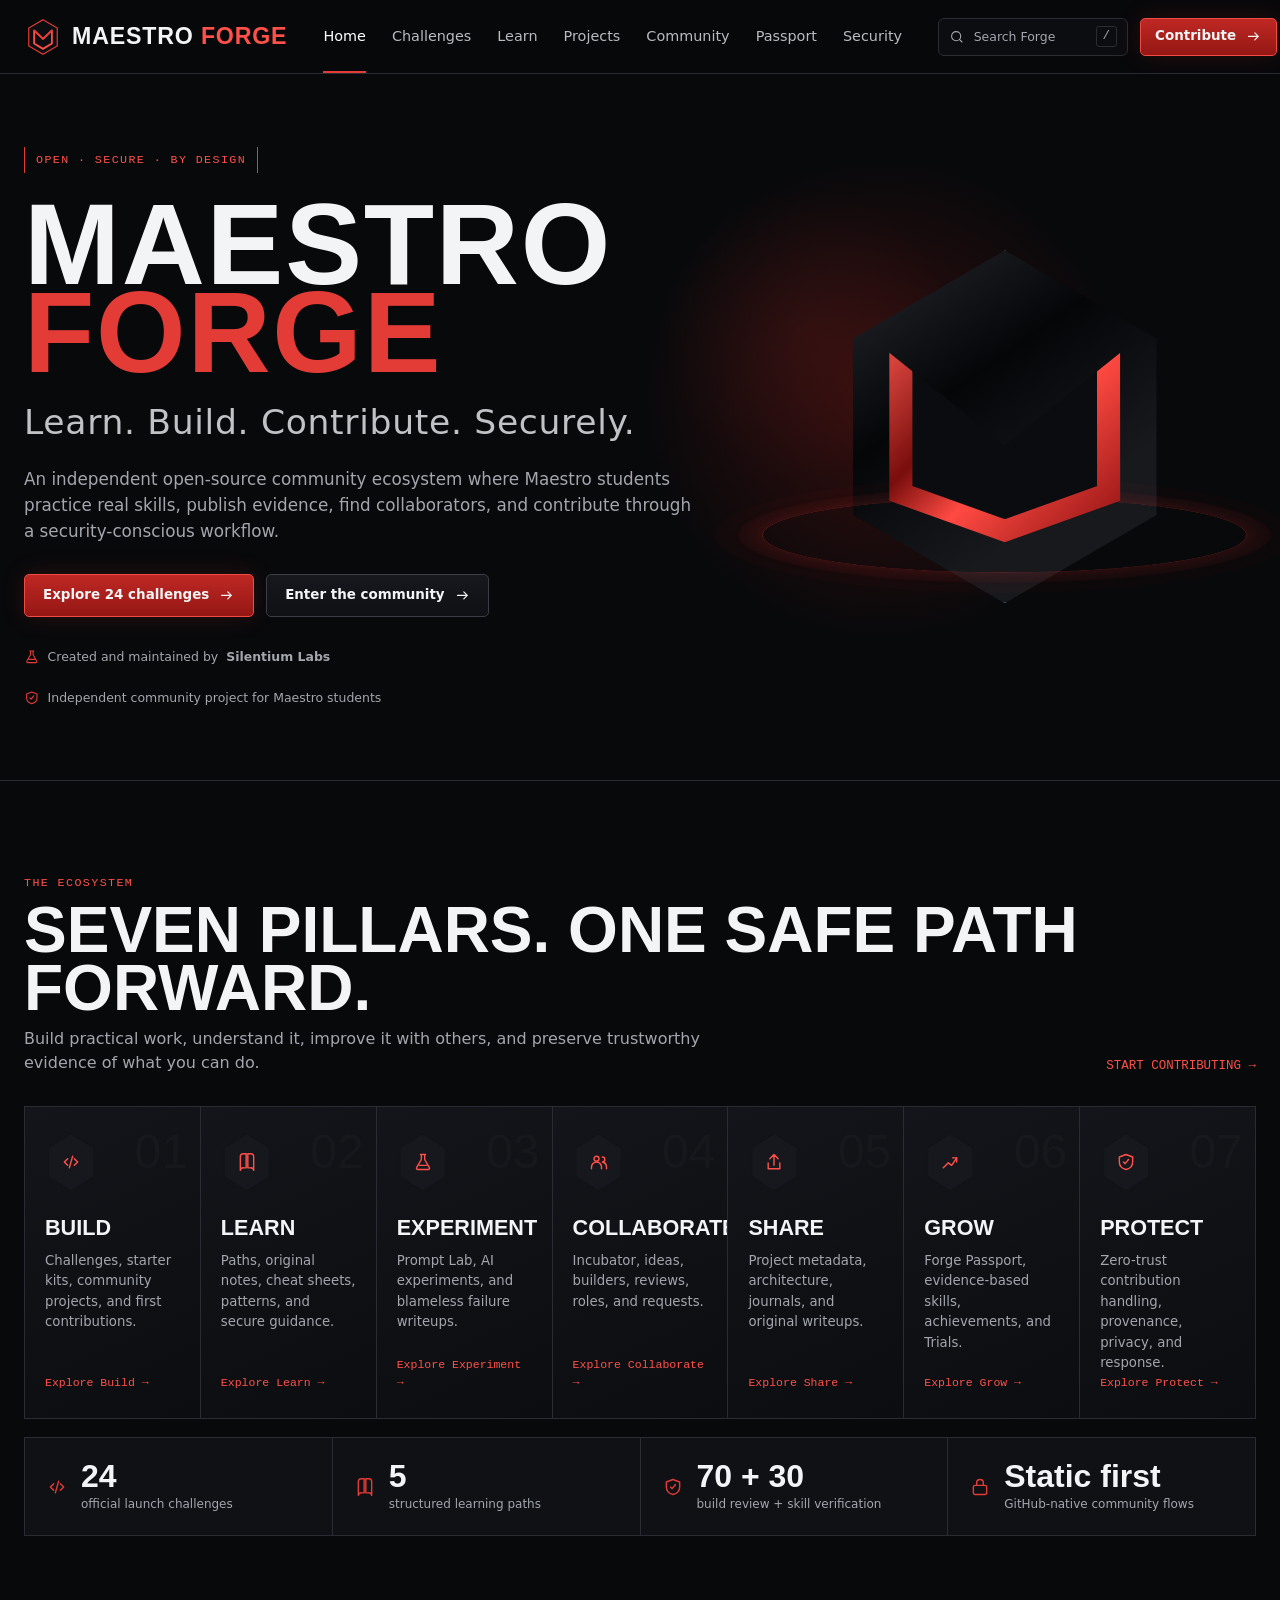
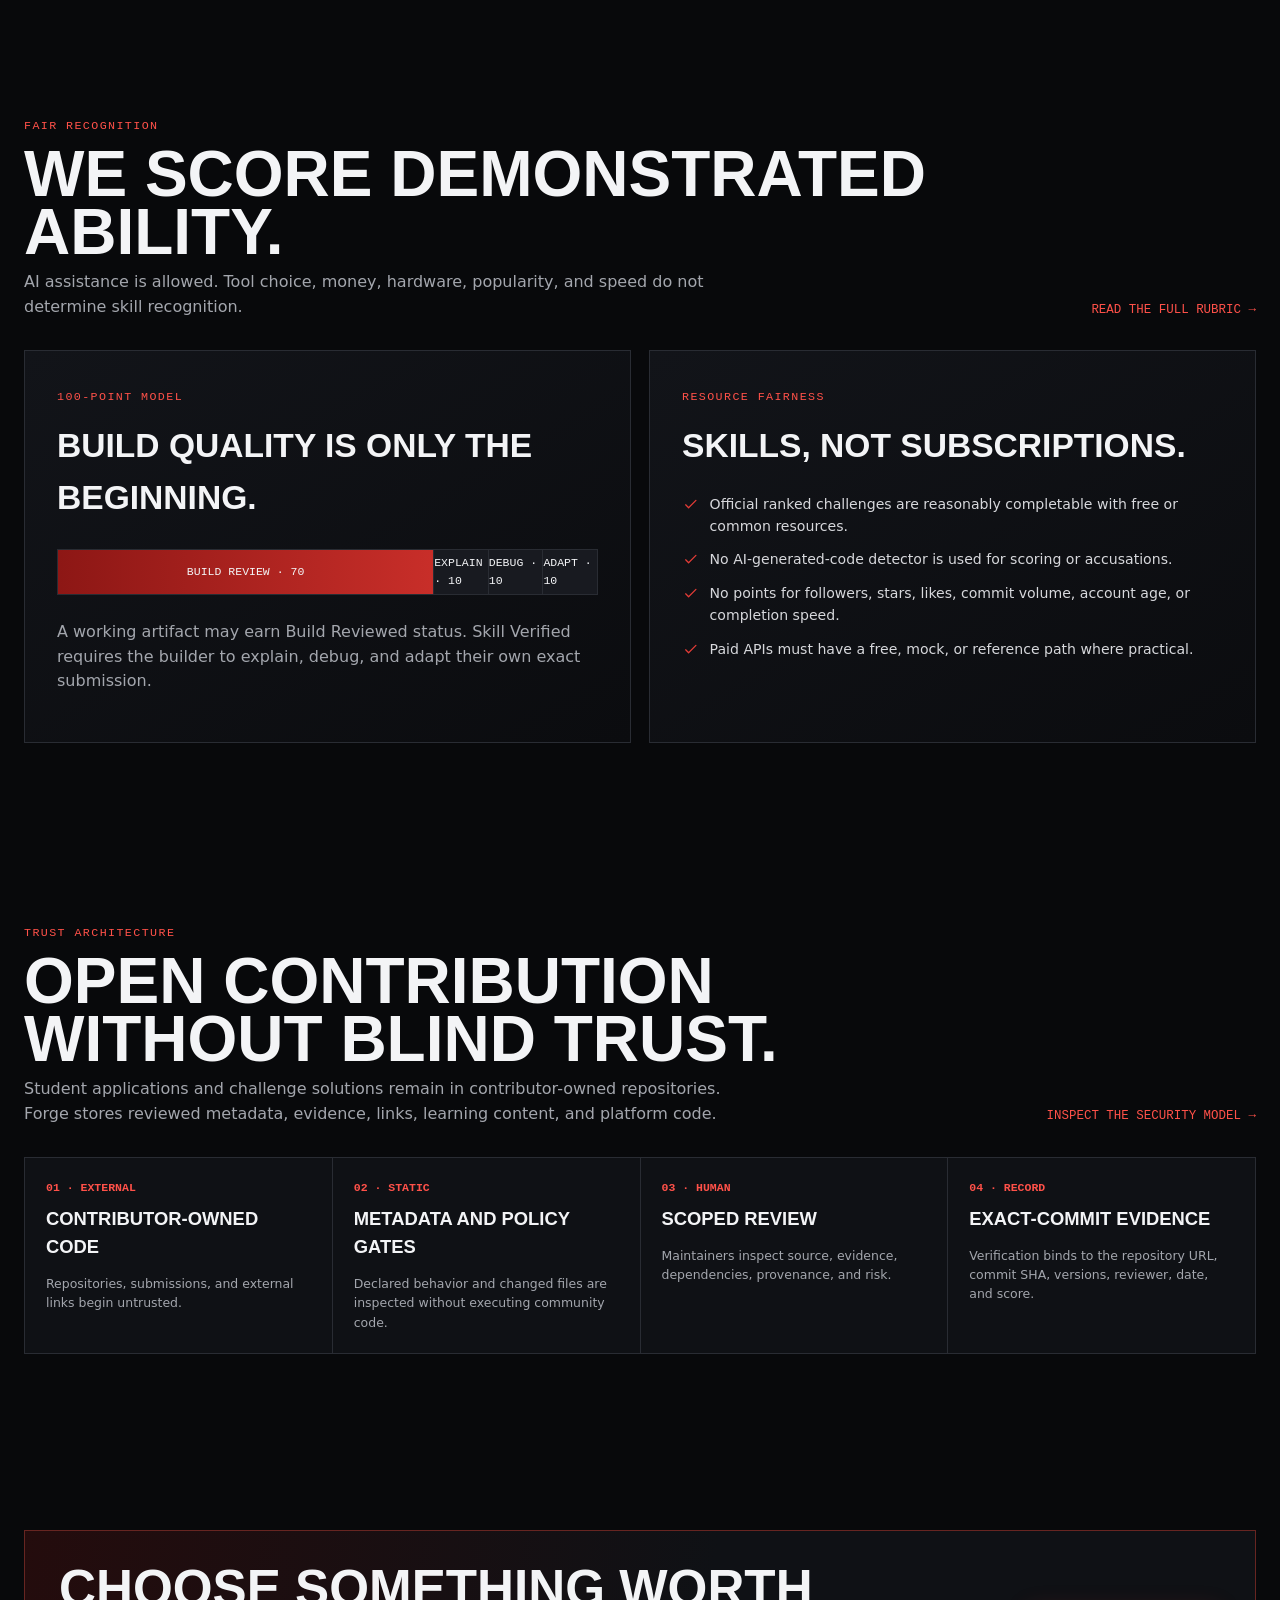
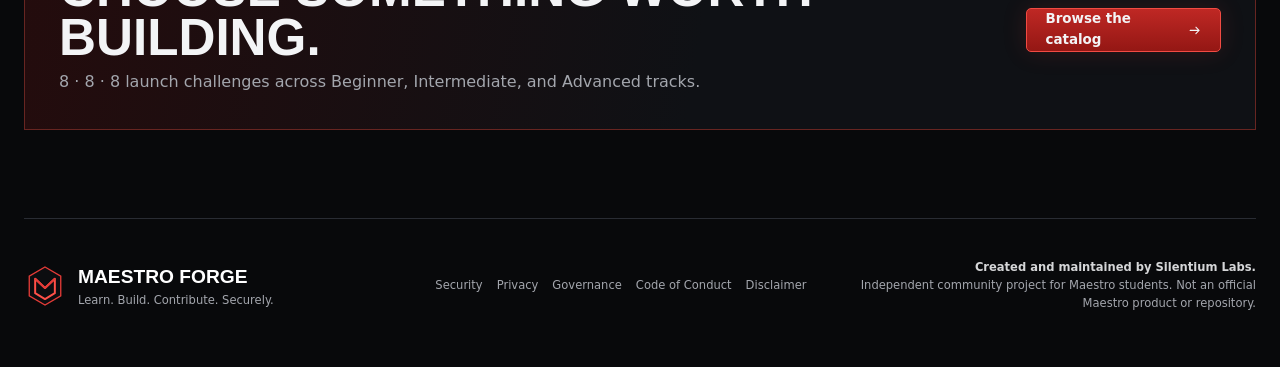
==== docs/index.html @ 677b7915 "Launch Maestro Forge community platform" ====
<!doctype html>
<html lang="en">
<head>
  <meta charset="utf-8">
  <meta name="viewport" content="width=device-width,initial-scale=1">
  <meta name="theme-color" content="#090a0c">
  <meta name="color-scheme" content="dark">
  <meta name="description" content="Maestro Forge is an independent open-source community ecosystem for Maestro students, created and maintained by Silentium Labs.">
  <meta property="og:type" content="website">
  <meta property="og:url" content="https://silentiumlabsio.github.io/maestro-forge/">
  <meta property="og:title" content="Maestro Forge — Learn. Build. Contribute. Securely.">
  <meta property="og:description" content="An independent open-source community ecosystem for Maestro students, created and maintained by Silentium Labs.">
  <meta property="og:image" content="https://silentiumlabsio.github.io/maestro-forge/assets/images/social/maestro-forge-social-card.jpg">
  <meta name="twitter:card" content="summary_large_image">
  <meta name="twitter:title" content="Maestro Forge">
  <meta name="twitter:description" content="Learn. Build. Contribute. Securely.">
  <meta name="twitter:image" content="https://silentiumlabsio.github.io/maestro-forge/assets/images/social/maestro-forge-social-card.jpg">
  <title>Maestro Forge — Learn. Build. Contribute. Securely.</title>
  <link rel="icon" href="assets/brand/favicon.svg" type="image/svg+xml">
  <link rel="canonical" href="https://silentiumlabsio.github.io/maestro-forge/">
  <link rel="stylesheet" href="assets/style.css">
  <script src="assets/app.js" defer></script>
</head>
<body>
  <a class="skip-link" href="#main">Skip to content</a>
  <header class="site-header">
    <a class="brand" href="#home" aria-label="Maestro Forge home">
      <img src="assets/brand/forge-mark.svg" alt="" width="38" height="38">
      <span>MAESTRO <b>FORGE</b></span>
    </a>
    <button class="menu-button icon-button" type="button" aria-controls="primary-nav" aria-expanded="false" aria-label="Open navigation"><svg><use href="assets/icons.svg#i-menu"></use></svg></button>
    <nav id="primary-nav" class="primary-nav" aria-label="Primary navigation">
      <a href="#home" data-route="home">Home</a>
      <a href="#challenges" data-route="challenges">Challenges</a>
      <a href="#learn" data-route="learn">Learn</a>
      <a href="#projects" data-route="projects">Projects</a>
      <a href="#community" data-route="community">Community</a>
      <a href="#builders" data-route="builders">Passport</a>
      <a href="#security" data-route="security">Security</a>
    </nav>
    <div class="header-actions">
      <button class="search-trigger" type="button" aria-haspopup="dialog"><svg><use href="assets/icons.svg#i-search"></use></svg><span>Search Forge</span><kbd>/</kbd></button>
      <a class="button button-primary button-small" href="#contribute">Contribute <svg><use href="assets/icons.svg#i-arrow"></use></svg></a>
    </div>
  </header>

  <main id="main" tabindex="-1">
    <div id="route-view" aria-live="polite"></div>
  </main>

  <footer class="site-footer">
    <div class="footer-brand">
      <img src="assets/brand/forge-mark.svg" alt="" width="42" height="42">
      <div><strong>Maestro Forge</strong><span>Learn. Build. Contribute. Securely.</span></div>
    </div>
    <div class="footer-links" aria-label="Project policies">
      <a href="../SECURITY.md">Security</a><a href="../PRIVACY.md">Privacy</a><a href="../GOVERNANCE.md">Governance</a><a href="../CODE_OF_CONDUCT.md">Code of Conduct</a><a href="../DISCLAIMER.md">Disclaimer</a>
    </div>
    <p><strong>Created and maintained by Silentium Labs.</strong><br>Independent community project for Maestro students. Not an official Maestro product or repository.</p>
  </footer>

  <dialog id="search-dialog" class="search-dialog" aria-labelledby="search-title">
    <div class="search-dialog-head">
      <div><span class="eyebrow">FORGE INDEX</span><h2 id="search-title">Search the ecosystem</h2></div>
      <button class="icon-button close-search" type="button" aria-label="Close search"><svg><use href="assets/icons.svg#i-close"></use></svg></button>
    </div>
    <label class="search-field"><svg><use href="assets/icons.svg#i-search"></use></svg><span class="sr-only">Search</span><input id="global-search" type="search" autocomplete="off" placeholder="Try “security”, “Python”, or “first PR”"></label>
    <div id="global-results" class="global-results"></div>
  </dialog>

  <div id="toast" class="toast" role="status" aria-live="polite"></div>
</body>
</html>
---- docs/assets/style.css ----
:root{--bg:#08090b;--bg-soft:#0b0c0f;--panel:#0f1115;--panel-2:#13151a;--line:#292c33;--line-hot:#672521;--text:#f3f4f6;--muted:#a3a6ad;--dim:#71747c;--red:#e33b36;--red-light:#ff5149;--red-dark:#8f1715;--green:#55c985;--amber:#e1a246;--blue:#66a9ff;--purple:#ba83ff;--max:1500px;--head:'Arial Narrow','Roboto Condensed','Segoe UI',sans-serif;--body:'Segoe UI',Inter,system-ui,sans-serif;--mono:'Cascadia Mono',Consolas,monospace;--shadow:0 24px 70px rgba(0,0,0,.4)}
*{box-sizing:border-box}html{scroll-behavior:smooth;background:var(--bg)}body{margin:0;background:var(--bg);color:var(--text);font-family:var(--body);line-height:1.55;min-width:300px}body::before{content:"";position:fixed;inset:0;pointer-events:none;background-image:linear-gradient(rgba(255,255,255,.018) 1px,transparent 1px),linear-gradient(90deg,rgba(255,255,255,.018) 1px,transparent 1px);background-size:42px 42px;mask-image:linear-gradient(to bottom,black,transparent 82%);z-index:-1}a{color:inherit}button,input,select{font:inherit}button{color:inherit}svg{width:1.25em;height:1.25em;fill:none;stroke:currentColor;stroke-width:1.7;stroke-linecap:round;stroke-linejoin:round}.sr-only{position:absolute;width:1px;height:1px;padding:0;margin:-1px;overflow:hidden;clip:rect(0,0,0,0);white-space:nowrap;border:0}.skip-link{position:fixed;left:16px;top:12px;background:#fff;color:#000;padding:10px 14px;z-index:100;transform:translateY(-150%)}.skip-link:focus{transform:none}.site-header{height:74px;position:sticky;top:0;z-index:50;display:grid;grid-template-columns:auto 1fr auto;align-items:center;gap:36px;padding:0 max(24px,calc((100vw - var(--max))/2));border-bottom:1px solid var(--line);background:rgba(8,9,11,.93);backdrop-filter:blur(18px)}.brand{display:flex;align-items:center;gap:10px;text-decoration:none;font-family:var(--head);font-size:1.45rem;font-weight:700;letter-spacing:.035em;white-space:nowrap}.brand b{color:var(--red-light)}.primary-nav{height:100%;display:flex;align-items:center;gap:26px}.primary-nav a{height:100%;display:grid;place-items:center;text-decoration:none;color:#b9bbc0;font-size:.9rem;position:relative}.primary-nav a:hover,.primary-nav a[aria-current="page"]{color:#fff}.primary-nav a[aria-current="page"]::after{content:"";position:absolute;height:2px;background:var(--red);left:0;right:0;bottom:0}.header-actions{display:flex;gap:12px;align-items:center}.search-trigger{height:38px;min-width:190px;border:1px solid var(--line);border-radius:6px;background:#0c0d10;display:flex;align-items:center;gap:9px;padding:0 10px;color:var(--muted);font-size:.78rem;cursor:pointer}.search-trigger kbd{font-family:var(--mono);margin-left:auto;border:1px solid var(--line);border-radius:3px;padding:0 6px}.button{min-height:43px;display:inline-flex;align-items:center;justify-content:center;gap:9px;padding:0 18px;border:1px solid #3a3d45;border-radius:5px;background:linear-gradient(180deg,#16181d,#0f1115);text-decoration:none;font-size:.84rem;font-weight:600;cursor:pointer;transition:border-color .15s,background .15s,transform .15s}.button:hover{border-color:#666a74;background:#191b21}.button:active{transform:translateY(1px)}.button-primary{border-color:#f14b43;background:linear-gradient(180deg,#bf2824,#941714);box-shadow:0 0 24px rgba(227,59,54,.15)}.button-primary:hover{border-color:#ff776f;background:linear-gradient(180deg,#d93631,#a61a17)}.button-small{min-height:38px;padding:0 14px}.icon-button{width:40px;height:40px;display:grid;place-items:center;border:1px solid var(--line);border-radius:5px;background:var(--panel);cursor:pointer}.menu-button{display:none}.shell{width:min(var(--max),calc(100% - 48px));margin-inline:auto}.route{min-height:calc(100vh - 74px)}.hero{min-height:610px;border-bottom:1px solid var(--line);position:relative;overflow:hidden}.hero::before,.page-hero::before{content:"";position:absolute;inset:0;background:radial-gradient(circle at 69% 46%,rgba(189,29,24,.25),transparent 25%),radial-gradient(circle at 63% 37%,rgba(255,75,64,.08),transparent 16%),linear-gradient(110deg,rgba(8,9,11,.08) 50%,rgba(8,9,11,.92) 88%);pointer-events:none}.hero-inner{min-height:610px;display:grid;grid-template-columns:1.15fr .85fr;align-items:center;gap:50px;position:relative}.hero-copy{padding:72px 0}.bracket-label,.eyebrow{font-family:var(--mono);font-weight:500;color:var(--red-light);letter-spacing:.12em;font-size:.73rem}.bracket-label{display:inline-flex;align-items:center;gap:10px;border-left:1px solid var(--red);border-right:1px solid var(--red);padding:4px 11px}.display,.page-title{font-family:var(--head);font-size:clamp(4.7rem,9vw,9rem);line-height:.76;margin:28px 0 20px;letter-spacing:.015em;text-transform:uppercase}.display span,.page-title span{color:var(--red)}.hero-tagline{font-size:clamp(1.35rem,2.7vw,2.25rem);letter-spacing:.02em;color:#c0c2c6;margin:0 0 16px}.hero-lede{font-size:1.05rem;max-width:670px;color:var(--muted);margin:0}.hero-actions{display:flex;gap:12px;flex-wrap:wrap;margin:30px 0}.attribution{display:flex;gap:22px;flex-wrap:wrap;font-size:.78rem;color:var(--muted)}.attribution span{display:flex;align-items:center;gap:8px}.attribution svg{color:var(--red)}.hero-visual{position:relative;min-height:480px;display:grid;place-items:center}.forge-emblem{position:relative;width:min(420px,85%);aspect-ratio:1;display:grid;place-items:center}.forge-emblem::before{content:"";position:absolute;inset:8%;clip-path:polygon(50% 0,93% 25%,93% 75%,50% 100%,7% 75%,7% 25%);background:linear-gradient(145deg,#292b32,#050608 38%,#18191d 70%);box-shadow:0 0 0 1px #4c4e55 inset;filter:drop-shadow(0 25px 30px #000)}.forge-emblem::after{content:"";position:absolute;width:115%;height:42%;bottom:3%;border:1px solid rgba(227,59,54,.3);border-radius:50%;box-shadow:0 0 30px rgba(227,59,54,.18),0 0 0 24px rgba(227,59,54,.045),0 0 0 48px rgba(227,59,54,.025);transform:rotateX(65deg)}.emblem-m{position:relative;z-index:1;width:55%;height:55%;clip-path:polygon(0 18%,50% 58%,100% 18%,100% 82%,50% 100%,0 82%);background:linear-gradient(135deg,#ff5a50,#780e0d 38%,#ff4a42 58%,#8a1010);filter:drop-shadow(0 0 16px rgba(255,55,45,.65))}.emblem-m::after{content:"";position:absolute;inset:10%;clip-path:inherit;background:#0b0c0f}.section{padding:88px 0}.section-compact{padding:48px 0}.section-head{display:flex;justify-content:space-between;align-items:end;gap:28px;margin-bottom:30px}.section-head h2{font-family:var(--head);font-size:clamp(2.4rem,5vw,4.5rem);line-height:.9;text-transform:uppercase;margin:9px 0}.section-head p{max-width:700px;margin:0;color:var(--muted)}.section-action{white-space:nowrap;color:var(--red-light);text-decoration:none;font-family:var(--mono);font-size:.78rem}.pillar-grid{display:grid;grid-template-columns:repeat(7,1fr);border:1px solid var(--line);background:var(--line);gap:1px}.pillar-card{min-height:245px;background:linear-gradient(155deg,#13151a,#0c0d10);padding:26px 20px;display:flex;flex-direction:column;position:relative;overflow:hidden}.pillar-card::after{content:attr(data-index);position:absolute;right:12px;top:8px;font-family:var(--head);font-size:3rem;color:rgba(255,255,255,.025)}.pillar-icon,.hex-icon{width:52px;height:58px;display:grid;place-items:center;color:var(--red-light);background:#111318;clip-path:polygon(50% 0,94% 25%,94% 75%,50% 100%,6% 75%,6% 25%);position:relative}.pillar-icon::before,.hex-icon::before{content:"";position:absolute;inset:1px;background:#16181d;clip-path:inherit;z-index:-1}.pillar-card h3{font-family:var(--head);text-transform:uppercase;font-size:1.35rem;margin:20px 0 6px}.pillar-card p{font-size:.83rem;color:var(--muted);margin:0}.pillar-card a{margin-top:auto;color:var(--red-light);text-decoration:none;font-family:var(--mono);font-size:.72rem}.signal-strip{border:1px solid var(--line);display:grid;grid-template-columns:repeat(4,1fr);background:var(--line);gap:1px;margin-top:18px}.signal{background:var(--panel);padding:22px;display:flex;align-items:center;gap:14px}.signal strong{font-family:var(--head);font-size:2rem;line-height:1}.signal span{display:block;color:var(--muted);font-size:.75rem}.signal svg{color:var(--red)}.split-feature{display:grid;grid-template-columns:1fr 1fr;gap:18px}.feature-panel{border:1px solid var(--line);background:linear-gradient(150deg,#121419,#0b0c0f);padding:32px;min-height:350px}.feature-panel h3{font-family:var(--head);text-transform:uppercase;font-size:2.1rem;margin:12px 0}.feature-panel p{color:var(--muted)}.scorebar{display:grid;grid-template-columns:7fr 1fr 1fr 1fr;height:46px;margin:25px 0;border:1px solid var(--line);gap:1px;background:var(--line)}.scorebar span{display:grid;place-items:center;background:#181a20;font-family:var(--mono);font-size:.72rem}.scorebar span:first-child{background:linear-gradient(90deg,#8d1715,#c82e29)}.feature-list{list-style:none;margin:22px 0 0;padding:0;display:grid;gap:12px}.feature-list li{display:flex;gap:10px;color:#d7d8dc;font-size:.88rem}.feature-list svg{color:var(--red);flex:0 0 auto;margin-top:2px}.trust-flow{display:grid;grid-template-columns:repeat(4,1fr);gap:1px;background:var(--line);border:1px solid var(--line);margin-top:24px}.trust-step{background:var(--panel);padding:21px}.trust-step b{display:block;font-family:var(--mono);font-size:.72rem;color:var(--red-light);margin-bottom:8px}.trust-step strong{font-family:var(--head);font-size:1.15rem;text-transform:uppercase}.trust-step p{font-size:.78rem;color:var(--muted);margin-bottom:0}.cta-band{border:1px solid var(--line-hot);background:linear-gradient(100deg,rgba(163,25,21,.18),#0f1115 55%);padding:34px;display:flex;align-items:center;justify-content:space-between;gap:30px}.cta-band h2{font-family:var(--head);text-transform:uppercase;font-size:clamp(2rem,4vw,3.6rem);line-height:.95;margin:0}.cta-band p{color:var(--muted);margin:8px 0 0}.page-hero{min-height:320px;border-bottom:1px solid var(--line);position:relative;overflow:hidden}.page-hero-inner{min-height:320px;display:flex;align-items:end;padding:72px 0 52px;position:relative}.page-title{font-size:clamp(4rem,8vw,7.8rem);margin:16px 0 8px}.page-deck{font-size:1.05rem;color:var(--muted);max-width:740px;margin:0}.page-hero-actions{margin-left:auto;align-self:end;display:flex;gap:10px}.toolbar{position:sticky;top:74px;z-index:20;background:rgba(8,9,11,.95);border-bottom:1px solid var(--line);padding:14px 0}.toolbar-inner{display:grid;grid-template-columns:minmax(220px,1fr) repeat(2,minmax(145px,210px)) auto;gap:10px}.field,.search-field{display:flex;align-items:center;gap:10px;background:#0d0f12;border:1px solid var(--line);border-radius:5px;padding:0 13px;color:var(--muted)}.field input,.field select,.search-field input{width:100%;height:42px;border:0;outline:0;background:transparent;color:var(--text)}.field select{appearance:none}.catalog-layout{display:grid;grid-template-columns:1fr 280px;gap:24px}.card-grid{display:grid;grid-template-columns:repeat(3,minmax(0,1fr));gap:14px}.catalog-card,.data-card{border:1px solid var(--line);background:linear-gradient(150deg,#13151a,#0c0d10);padding:21px;display:flex;flex-direction:column;min-height:300px;position:relative}.catalog-card:hover,.data-card:hover{border-color:#474a53}.card-top{display:flex;justify-content:space-between;gap:12px}.challenge-id{font-family:var(--mono);color:var(--green);font-size:.88rem}.difficulty{font-family:var(--mono);font-size:.7rem}.difficulty.Beginner{color:var(--green)}.difficulty.Intermediate{color:var(--amber)}.difficulty.Advanced{color:var(--red-light)}.catalog-card h3,.data-card h3{font-family:var(--head);font-size:1.45rem;line-height:1.05;text-transform:uppercase;margin:18px 0 9px}.catalog-card p,.data-card p{color:var(--muted);font-size:.84rem;margin:0}.pills{display:flex;flex-wrap:wrap;gap:6px;margin-top:17px}.pill,.state{font-family:var(--mono);font-size:.64rem;padding:4px 7px;border:1px solid var(--line);border-radius:3px;color:#b8bac0;background:#121419}.state{color:var(--green);border-color:#28563b}.card-actions{display:flex;gap:8px;margin-top:auto;padding-top:22px}.card-actions .button{min-height:36px;font-size:.72rem;padding:0 12px}.catalog-aside{display:grid;align-content:start;gap:14px}.aside-card{border:1px solid var(--line);background:var(--panel);padding:20px}.aside-card h3{font-family:var(--head);text-transform:uppercase;margin:0 0 12px}.aside-card p{font-size:.8rem;color:var(--muted)}.aside-card strong{color:#fff}.aside-card a{color:var(--red-light);font-family:var(--mono);font-size:.72rem;text-decoration:none}.empty{grid-column:1/-1;border:1px dashed #454851;background:#0c0d10;padding:52px 25px;text-align:center}.empty .hex-icon{margin:auto}.empty h3{font-family:var(--head);text-transform:uppercase;font-size:2rem;margin:18px 0 8px}.empty p{color:var(--muted);max-width:600px;margin:0 auto 22px}.path-grid{display:grid;grid-template-columns:repeat(5,1fr);gap:14px}.path-card{border:1px solid var(--line);background:var(--panel);padding:24px}.path-card .path-number{font-family:var(--head);color:rgba(255,255,255,.15);font-size:2.5rem}.path-card h3{font-family:var(--head);font-size:1.5rem;text-transform:uppercase;margin:8px 0}.path-card p{color:var(--muted);font-size:.82rem;min-height:75px}.path-track{height:3px;background:#2b2d32;margin:20px 0;position:relative}.path-track span{position:absolute;left:0;top:0;bottom:0;background:var(--red);width:var(--progress)}.challenge-sequence{display:flex;flex-wrap:wrap;gap:6px}.challenge-sequence a{font-family:var(--mono);font-size:.66rem;text-decoration:none;border:1px solid var(--line);padding:4px 6px}.challenge-sequence a:hover{border-color:var(--red)}.skill-map{border:1px solid var(--line);background:var(--panel);padding:30px;margin-top:18px}.skill-stages{display:grid;grid-template-columns:repeat(3,1fr);gap:18px;position:relative}.skill-stage{border-left:1px solid var(--line);padding-left:22px}.skill-stage:first-child{border-color:var(--green)}.skill-stage:nth-child(2){border-color:var(--amber)}.skill-stage:last-child{border-color:var(--red)}.skill-stage h3{font-family:var(--mono);font-size:.75rem;text-transform:uppercase}.skill-nodes{display:flex;flex-wrap:wrap;gap:8px}.skill-node{font-size:.75rem;border:1px solid var(--line);padding:8px 10px;background:#111318}.tabs{display:flex;gap:6px;flex-wrap:wrap;margin-bottom:24px}.tab{border:1px solid var(--line);background:#0d0f12;padding:9px 13px;border-radius:4px;font-size:.76rem;cursor:pointer}.tab[aria-selected="true"]{background:#9b1b18;border-color:var(--red-light)}.ecosystem-grid{display:grid;grid-template-columns:repeat(4,1fr);gap:14px}.ecosystem-card{border:1px solid var(--line);background:var(--panel);padding:22px;min-height:240px;display:flex;flex-direction:column}.ecosystem-card h3{font-family:var(--head);font-size:1.35rem;text-transform:uppercase;margin:18px 0 7px}.ecosystem-card p{font-size:.8rem;color:var(--muted)}.ecosystem-card .state{align-self:start}.ecosystem-card a{margin-top:auto;color:var(--red-light);font-family:var(--mono);font-size:.7rem;text-decoration:none}.resource-grid{display:grid;grid-template-columns:repeat(3,1fr);gap:14px}.resource-card{border:1px solid var(--line);background:var(--panel);padding:22px;min-height:260px;display:flex;flex-direction:column}.resource-card h3{font-family:var(--head);font-size:1.45rem;text-transform:uppercase;line-height:1.08;margin:15px 0 8px}.resource-card p{font-size:.82rem;color:var(--muted)}.resource-card .source{font-family:var(--mono);font-size:.65rem;color:var(--green);margin-top:auto;padding-top:20px}.resource-card a{color:var(--red-light);font-size:.75rem;text-decoration:none;margin-top:8px}.passport-layout{display:grid;grid-template-columns:340px 1fr;gap:18px}.passport-card{border:1px solid var(--line);background:linear-gradient(160deg,#17191f,#0c0d10);padding:28px;position:relative;overflow:hidden}.passport-card::before{content:"";position:absolute;width:220px;height:220px;background:rgba(227,59,54,.15);filter:blur(80px);right:-80px;top:-70px}.passport-card .avatar{width:110px;height:110px;display:grid;place-items:center;background:#16181d;border:1px solid var(--red);clip-path:polygon(50% 0,94% 25%,94% 75%,50% 100%,6% 75%,6% 25%);font-family:var(--head);font-size:2.2rem;color:var(--red-light)}.passport-card h2{font-family:var(--head);text-transform:uppercase;font-size:2rem;margin:20px 0 0}.passport-card>p{color:var(--muted)}.passport-details{display:grid;gap:18px}.evidence-panel{border:1px solid var(--line);background:var(--panel);padding:26px}.evidence-panel h3{font-family:var(--head);text-transform:uppercase;font-size:1.4rem;margin:0 0 12px}.evidence-panel p{color:var(--muted);font-size:.84rem}.evidence-grid{display:grid;grid-template-columns:repeat(4,1fr);gap:1px;background:var(--line);border:1px solid var(--line)}.evidence-grid>div{background:#111318;padding:16px}.evidence-grid strong{font-family:var(--head);font-size:1.25rem}.evidence-grid span{display:block;color:var(--muted);font-size:.7rem}.badge-grid{display:grid;grid-template-columns:repeat(4,1fr);gap:10px}.badge{border:1px solid var(--line);padding:17px;background:#111318}.badge .hex-icon{width:45px;height:50px}.badge strong{display:block;font-family:var(--head);text-transform:uppercase;margin:12px 0 4px}.badge p{font-size:.72rem;margin:0}.security-flow{display:grid;grid-template-columns:repeat(6,1fr);gap:8px}.security-step{border:1px solid var(--line);background:var(--panel);padding:19px;min-height:220px;position:relative}.security-step .num{font-family:var(--mono);font-size:.7rem;color:var(--red-light)}.security-step h3{font-family:var(--head);text-transform:uppercase;margin:14px 0 8px}.security-step p{font-size:.75rem;color:var(--muted)}.trust-grid{display:grid;grid-template-columns:repeat(4,1fr);gap:10px}.trust-state{border:1px solid var(--line);padding:18px;background:var(--panel)}.trust-state h3{font-family:var(--head);text-transform:uppercase;margin:8px 0}.trust-state p{color:var(--muted);font-size:.76rem}.policy-grid{display:grid;grid-template-columns:repeat(3,1fr);gap:14px}.policy-card{border:1px solid var(--line);background:var(--panel);padding:24px}.policy-card h3{font-family:var(--head);text-transform:uppercase;font-size:1.45rem;margin:12px 0}.policy-card p{font-size:.82rem;color:var(--muted)}.policy-card a{color:var(--red-light);font-family:var(--mono);font-size:.7rem}.site-footer{width:min(var(--max),calc(100% - 48px));margin:0 auto;padding:40px 0 55px;border-top:1px solid var(--line);display:grid;grid-template-columns:1fr auto 1.1fr;gap:30px;align-items:center;color:var(--muted);font-size:.72rem}.footer-brand{display:flex;gap:12px;align-items:center}.footer-brand strong{font-family:var(--head);text-transform:uppercase;font-size:1.2rem;color:#fff}.footer-brand span{display:block}.footer-links{display:flex;flex-wrap:wrap;gap:14px}.footer-links a{text-decoration:none}.site-footer p{text-align:right;margin:0}.site-footer p strong{color:#d5d6d8}.search-dialog{width:min(780px,calc(100% - 32px));max-height:80vh;border:1px solid #44474f;border-radius:7px;background:#0e1013;color:var(--text);box-shadow:var(--shadow);padding:0}.search-dialog::backdrop{background:rgba(0,0,0,.75);backdrop-filter:blur(5px)}.search-dialog-head{display:flex;justify-content:space-between;align-items:center;padding:22px;border-bottom:1px solid var(--line)}.search-dialog h2{font-family:var(--head);text-transform:uppercase;margin:4px 0 0}.search-dialog .search-field{margin:18px 22px}.global-results{padding:0 22px 22px;display:grid;gap:7px;overflow:auto;max-height:52vh}.global-result{border:1px solid var(--line);padding:13px;display:flex;justify-content:space-between;gap:15px;text-decoration:none}.global-result:hover{border-color:var(--red)}.global-result strong{font-size:.82rem}.global-result span{font-family:var(--mono);font-size:.65rem;color:var(--red-light)}.toast{position:fixed;right:18px;bottom:18px;background:#17191e;border:1px solid var(--line);border-left-color:var(--red);padding:12px 16px;font-size:.78rem;z-index:80;opacity:0;transform:translateY(10px);pointer-events:none;transition:.2s}.toast.show{opacity:1;transform:none}.error-state{padding:100px 24px;text-align:center}.error-state h1{font-family:var(--head);text-transform:uppercase;font-size:3rem}.error-state p{color:var(--muted)}
@media(max-width:1250px){.primary-nav{gap:16px}.search-trigger{min-width:40px}.search-trigger span,.search-trigger kbd{display:none}.pillar-grid{grid-template-columns:repeat(4,1fr)}.path-grid{grid-template-columns:repeat(3,1fr)}.card-grid{grid-template-columns:repeat(2,1fr)}.security-flow{grid-template-columns:repeat(3,1fr)}.ecosystem-grid{grid-template-columns:repeat(3,1fr)}}
@media(max-width:960px){.site-header{grid-template-columns:1fr auto auto;padding-inline:20px}.menu-button{display:grid}.primary-nav{position:absolute;left:0;right:0;top:74px;height:auto;display:none;align-items:stretch;flex-direction:column;gap:0;background:#0b0c0f;border-bottom:1px solid var(--line);padding:10px 20px 18px}.primary-nav.open{display:flex}.primary-nav a{height:44px;display:flex}.primary-nav a[aria-current="page"]::after{left:0;width:2px;height:auto;top:6px;bottom:6px}.header-actions .button{display:none}.hero-inner{grid-template-columns:1fr}.hero-copy{padding-bottom:0}.hero-visual{min-height:390px}.pillar-grid{grid-template-columns:repeat(3,1fr)}.signal-strip{grid-template-columns:repeat(2,1fr)}.catalog-layout{grid-template-columns:1fr}.catalog-aside{grid-template-columns:repeat(3,1fr)}.path-grid{grid-template-columns:repeat(2,1fr)}.ecosystem-grid{grid-template-columns:repeat(2,1fr)}.resource-grid{grid-template-columns:repeat(2,1fr)}.passport-layout{grid-template-columns:1fr}.passport-card{display:grid;grid-template-columns:auto 1fr;gap:12px 24px}.passport-card .actions{grid-column:1/-1}.badge-grid{grid-template-columns:repeat(2,1fr)}.security-flow{grid-template-columns:repeat(2,1fr)}.trust-grid{grid-template-columns:repeat(2,1fr)}.site-footer{grid-template-columns:1fr 1fr}.site-footer p{grid-column:1/-1;text-align:left}}
@media(max-width:700px){.shell{width:min(100% - 28px,var(--max))}.site-header{height:64px}.brand{font-size:1.15rem}.brand img{width:32px}.primary-nav{top:64px}.search-trigger{min-width:38px}.route{min-height:calc(100vh - 64px)}.hero,.hero-inner{min-height:auto}.hero-copy{padding-top:62px}.display{font-size:clamp(4.1rem,22vw,6.3rem);margin-top:22px}.hero-visual{min-height:315px}.forge-emblem{width:320px}.section{padding:62px 0}.section-head{align-items:start;flex-direction:column}.pillar-grid{grid-template-columns:1fr}.pillar-card{min-height:210px}.split-feature{grid-template-columns:1fr}.trust-flow{grid-template-columns:1fr}.cta-band{align-items:start;flex-direction:column}.page-hero-inner{min-height:290px;align-items:start;justify-content:end;flex-direction:column}.page-title{font-size:clamp(3.7rem,18vw,5.7rem)}.page-hero-actions{margin:24px 0 0;align-self:start}.toolbar{top:64px}.toolbar-inner{grid-template-columns:1fr 1fr}.toolbar-inner .field:first-child{grid-column:1/-1}.card-grid,.path-grid,.resource-grid{grid-template-columns:1fr}.catalog-aside{grid-template-columns:1fr}.ecosystem-grid{grid-template-columns:1fr}.skill-stages{grid-template-columns:1fr}.passport-card{grid-template-columns:1fr}.evidence-grid{grid-template-columns:repeat(2,1fr)}.security-flow,.trust-grid,.policy-grid{grid-template-columns:1fr}.site-footer{width:calc(100% - 28px);grid-template-columns:1fr}.site-footer p{grid-column:auto}.footer-links{line-height:2}.scorebar{grid-template-columns:4fr repeat(3,1fr);font-size:.62rem}.attribution{flex-direction:column;gap:7px}}
@media(max-width:430px){.header-actions{display:none}.site-header{grid-template-columns:1fr auto}.toolbar-inner{grid-template-columns:1fr}.toolbar-inner .field:first-child{grid-column:auto}.hero-actions,.card-actions{flex-direction:column;align-items:stretch}.signal-strip,.evidence-grid,.badge-grid{grid-template-columns:1fr}.display{font-size:4rem}.page-title{font-size:3.7rem}}
@media(prefers-reduced-motion:reduce){html{scroll-behavior:auto}*,*::before,*::after{animation-duration:.001ms!important;animation-iteration-count:1!important;transition-duration:.001ms!important}}
@media(prefers-contrast:more){:root{--line:#5b5f68;--muted:#c6c8cd}.button,.field,.catalog-card,.data-card{border-width:2px}}
*:focus-visible{outline:2px solid #fff;outline-offset:3px}
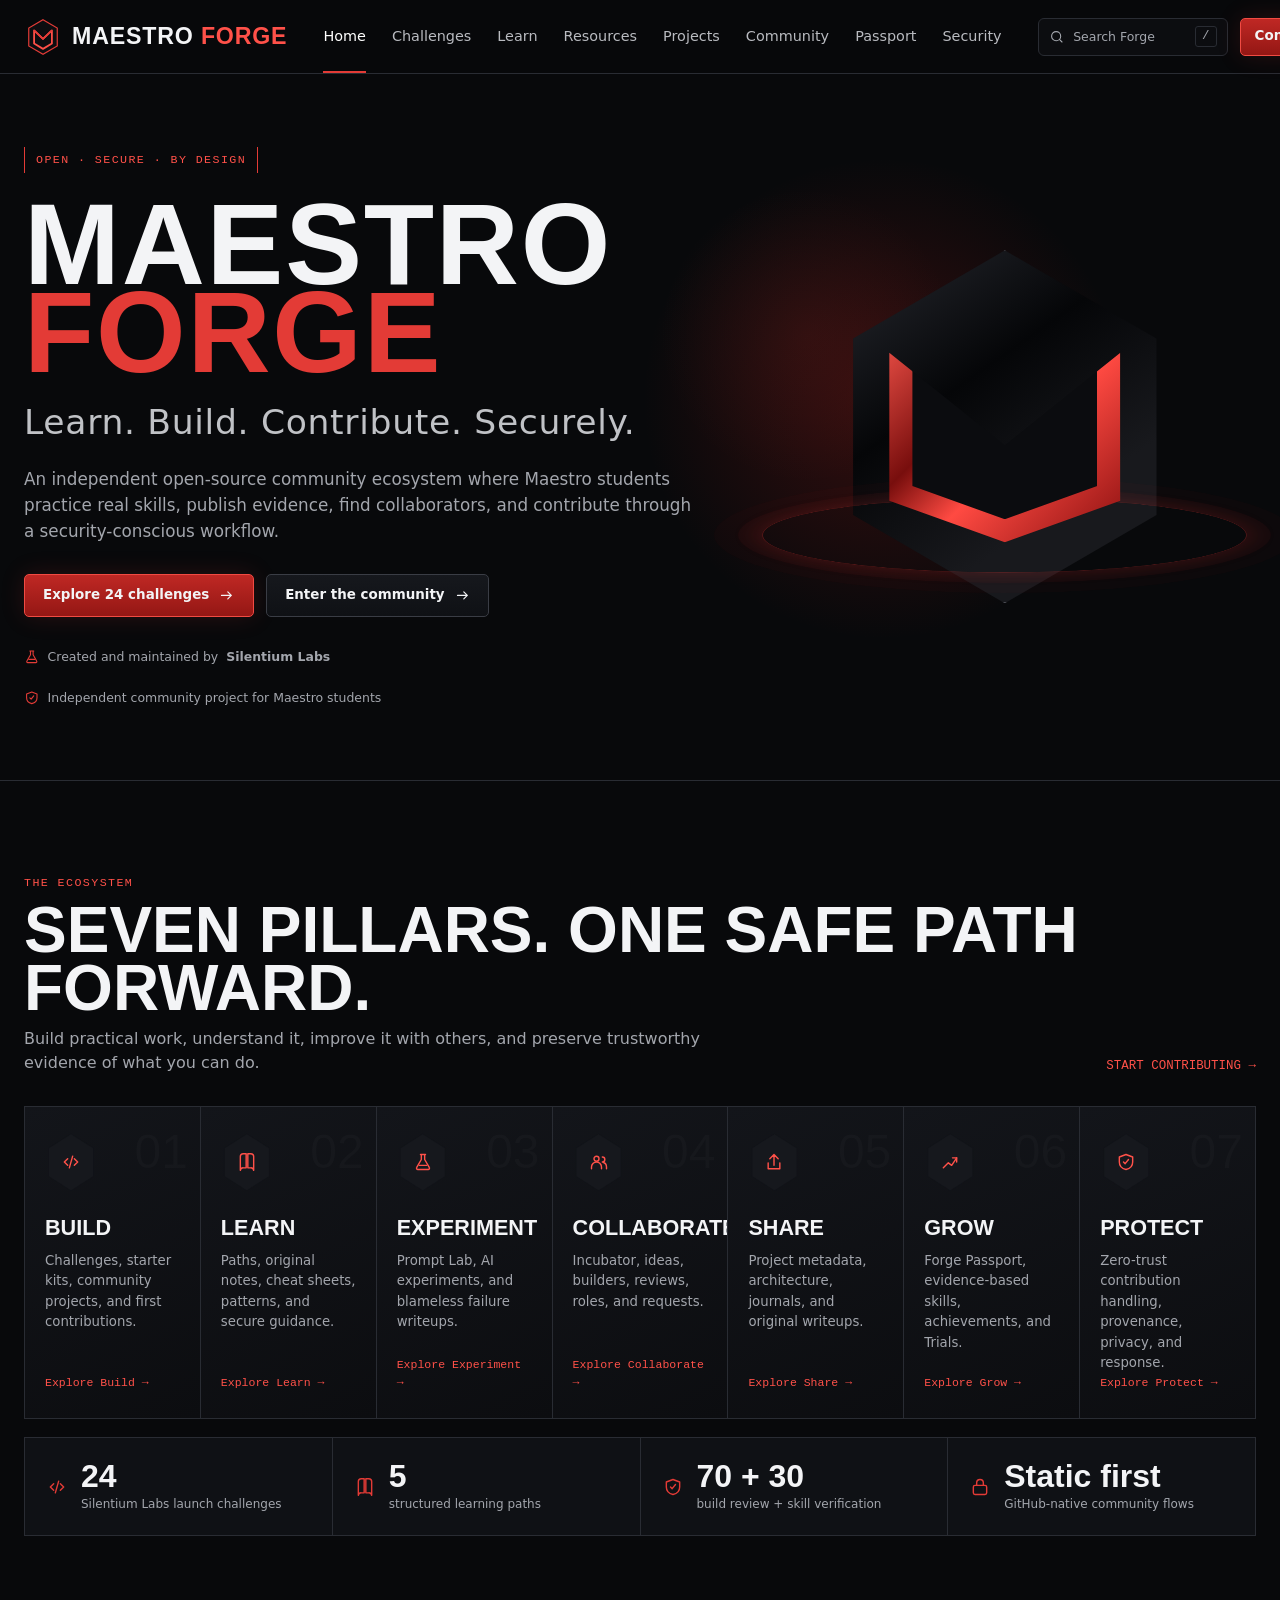
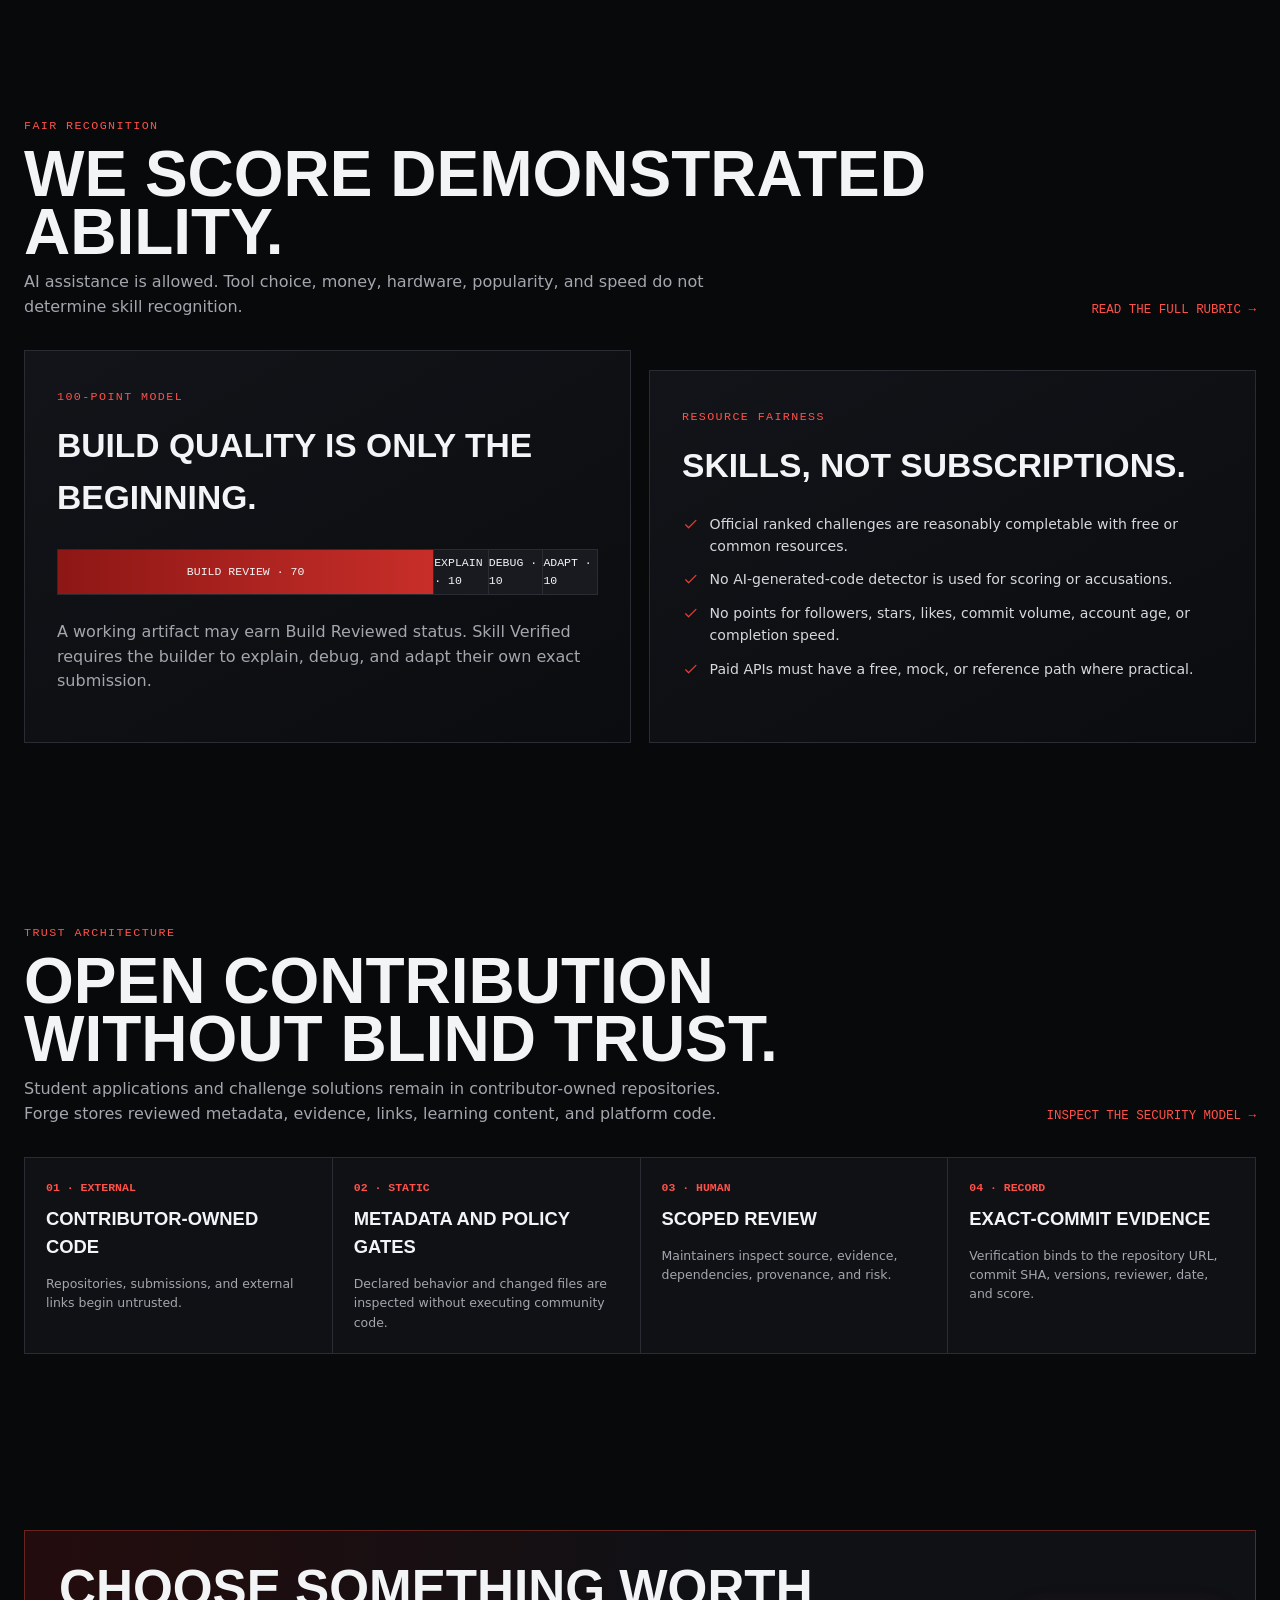
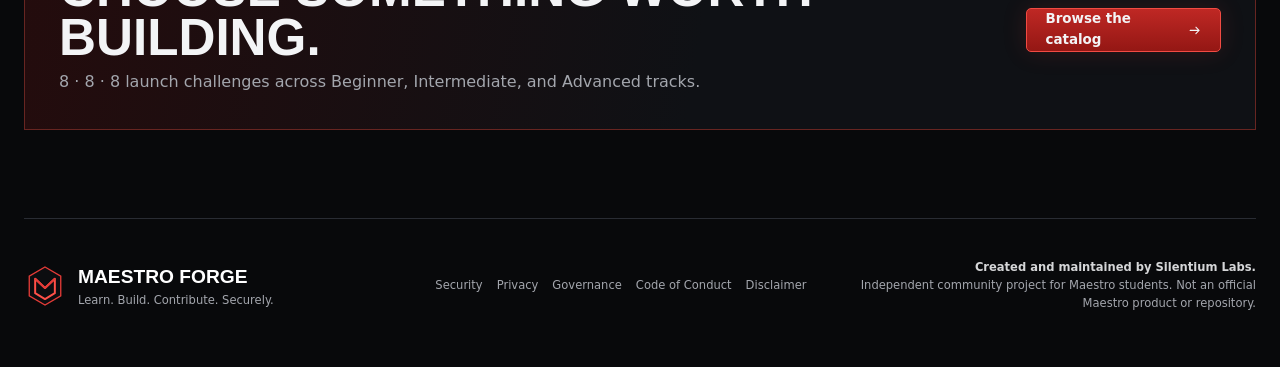
==== commit 487f3e2e: "Surface challenge details and validate the complete student experience" ====
--- a/docs/index.html
+++ b/docs/index.html
@@ -33,6 +33,7 @@
       <a href="#home" data-route="home">Home</a>
       <a href="#challenges" data-route="challenges">Challenges</a>
       <a href="#learn" data-route="learn">Learn</a>
+      <a href="#resources" data-route="resources">Resources</a>
       <a href="#projects" data-route="projects">Projects</a>
       <a href="#community" data-route="community">Community</a>
       <a href="#builders" data-route="builders">Passport</a>
@@ -46,6 +47,7 @@
 
   <main id="main" tabindex="-1">
     <div id="route-view" aria-live="polite"></div>
+    <noscript><p>Forge uses JavaScript to browse its catalog. Open the <a href="https://github.com/silentiumlabsio/maestro-forge/blob/main/challenges/README.md">Markdown challenge catalog</a> or <a href="https://github.com/silentiumlabsio/maestro-forge/blob/main/handbook/README.md">handbook</a>.</p></noscript>
   </main>
 
   <footer class="site-footer">
--- a/docs/assets/style.css
+++ b/docs/assets/style.css
@@ -7,3 +7,6 @@
 @media(prefers-reduced-motion:reduce){html{scroll-behavior:auto}*,*::before,*::after{animation-duration:.001ms!important;animation-iteration-count:1!important;transition-duration:.001ms!important}}
 @media(prefers-contrast:more){:root{--line:#5b5f68;--muted:#c6c8cd}.button,.field,.catalog-card,.data-card{border-width:2px}}
 *:focus-visible{outline:2px solid #fff;outline-offset:3px}
+
+.example-data{white-space:pre-wrap;overflow-wrap:anywhere;max-width:100%;font-size:.9rem}.feature-panel{min-width:0}.page-title{overflow-wrap:anywhere}.feature-panel+.feature-panel{margin-top:20px}
+.challenge-detail .feature-panel{min-height:0}.challenge-detail .split-feature>.feature-panel{margin-top:0}.challenge-detail .cta-band h2{font-size:2rem}.challenge-detail .cta-band .button{flex-shrink:0}.challenge-detail .section>.feature-panel{margin-top:24px}
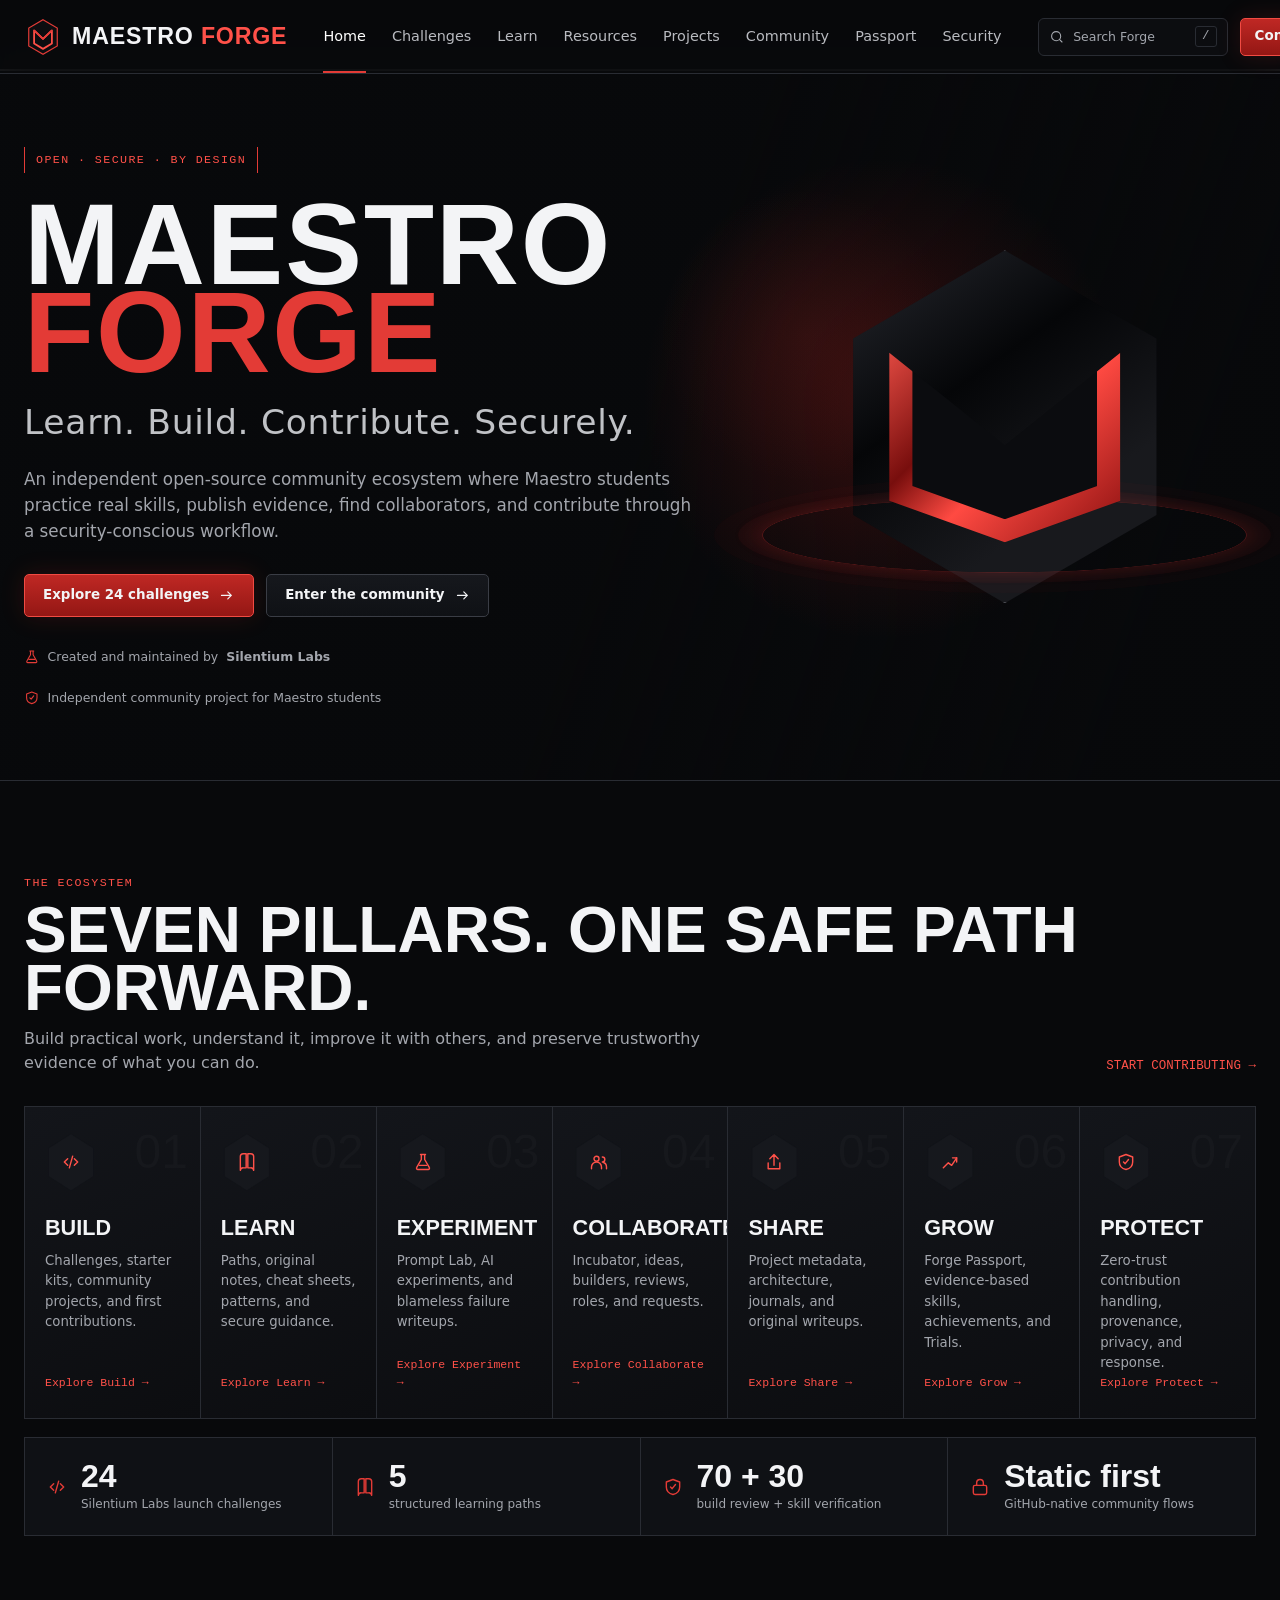
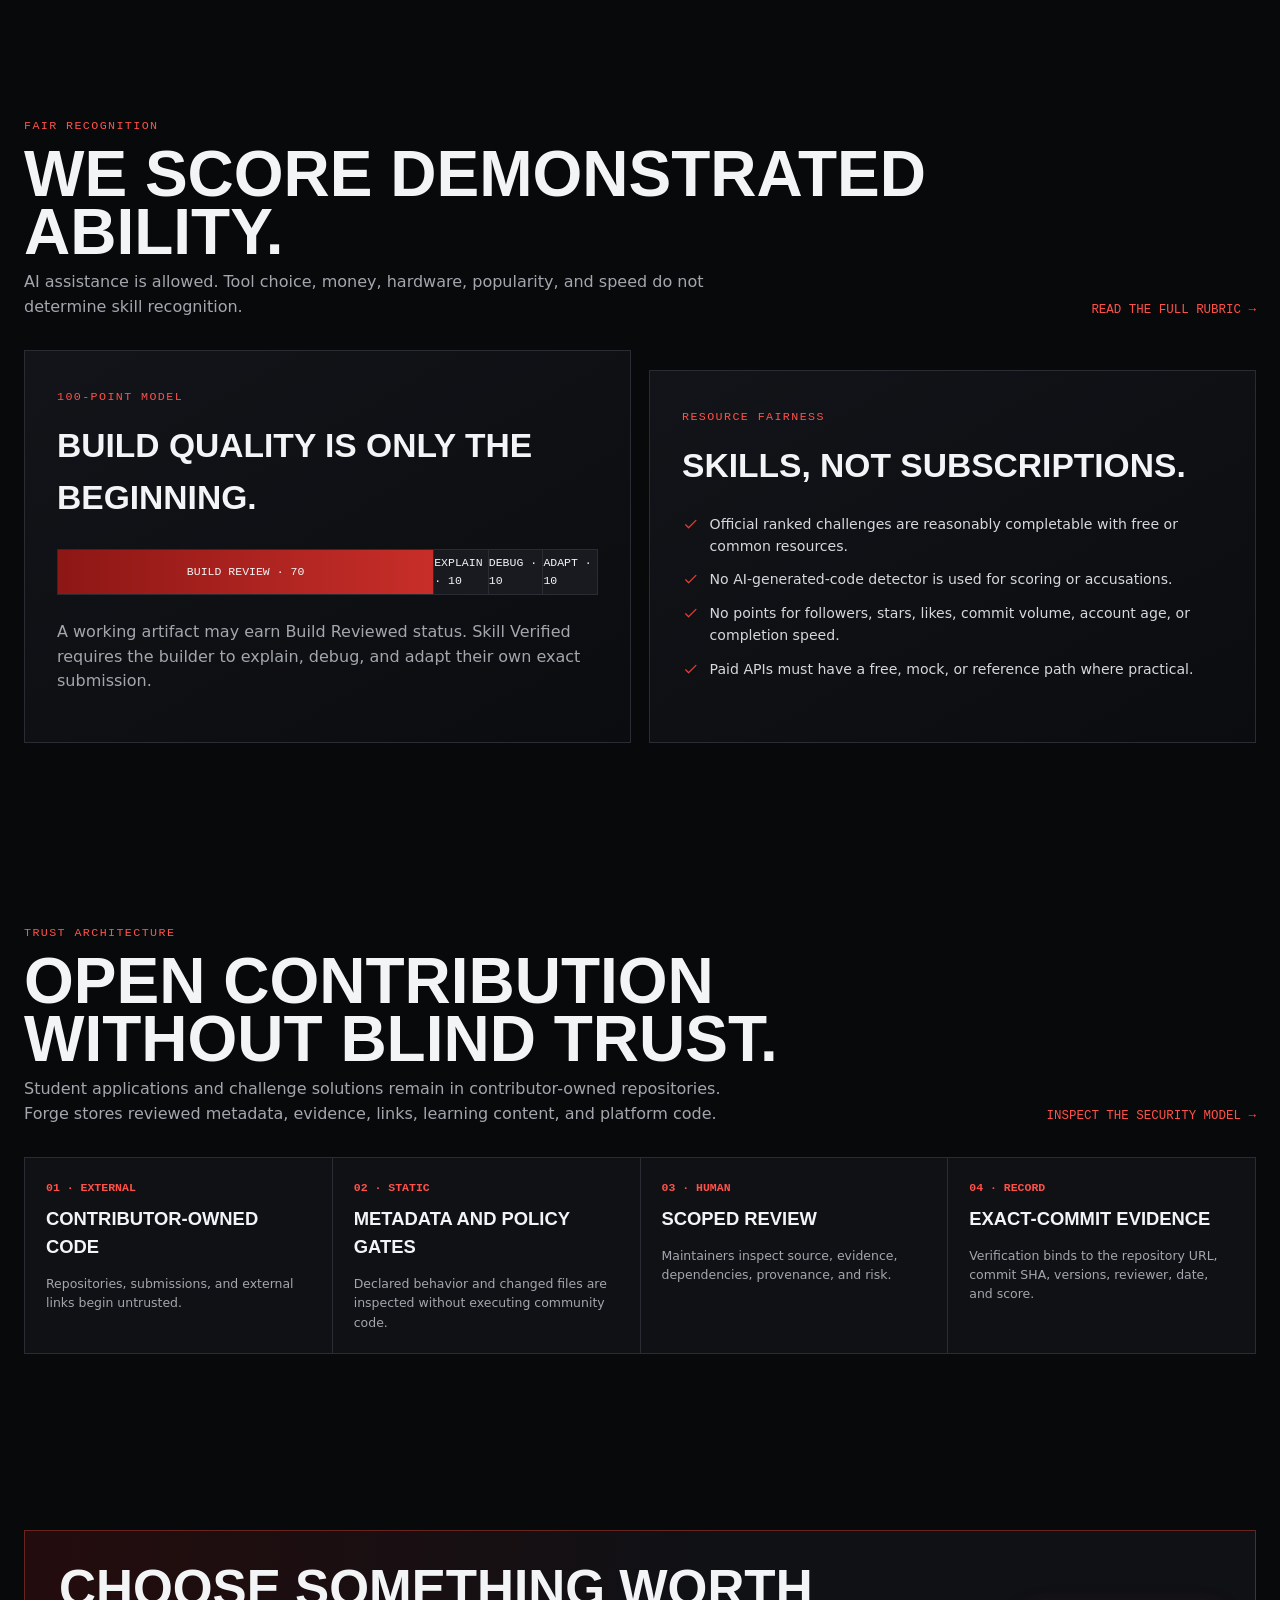
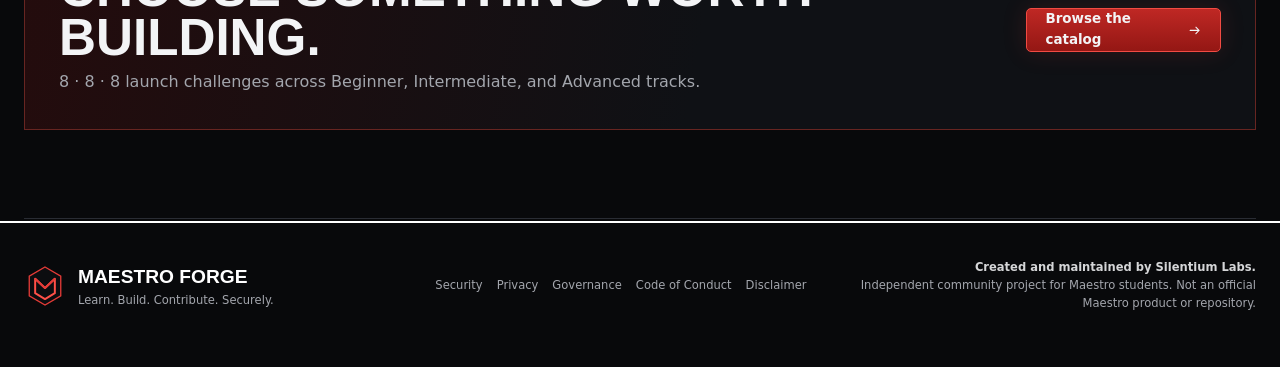
==== commit 08d1e293: "Fix student navigation and preserve learning drafts through recovery cases" ====
--- a/docs/index.html
+++ b/docs/index.html
@@ -19,6 +19,8 @@
   <link rel="icon" href="assets/brand/favicon.svg" type="image/svg+xml">
   <link rel="canonical" href="https://silentiumlabsio.github.io/maestro-forge/">
   <link rel="stylesheet" href="assets/style.css">
+  <script src="assets/sandbox.js" defer></script>
+  <script src="assets/workspace.js" defer></script>
   <script src="assets/app.js" defer></script>
 </head>
 <body>
@@ -38,6 +40,7 @@
       <a href="#community" data-route="community">Community</a>
       <a href="#builders" data-route="builders">Passport</a>
       <a href="#security" data-route="security">Security</a>
+      <button class="button mobile-search" type="button" aria-haspopup="dialog">Search Forge</button>
     </nav>
     <div class="header-actions">
       <button class="search-trigger" type="button" aria-haspopup="dialog"><svg><use href="assets/icons.svg#i-search"></use></svg><span>Search Forge</span><kbd>/</kbd></button>
--- a/docs/assets/style.css
+++ b/docs/assets/style.css
@@ -10,3 +10,6 @@
 
 .example-data{white-space:pre-wrap;overflow-wrap:anywhere;max-width:100%;font-size:.9rem}.feature-panel{min-width:0}.page-title{overflow-wrap:anywhere}.feature-panel+.feature-panel{margin-top:20px}
 .challenge-detail .feature-panel{min-height:0}.challenge-detail .split-feature>.feature-panel{margin-top:0}.challenge-detail .cta-band h2{font-size:2rem}.challenge-detail .cta-band .button{flex-shrink:0}.challenge-detail .section>.feature-panel{margin-top:24px}
+.workspace{border-top:1px solid var(--line)}.workspace label{display:block;margin:16px 0}.workspace textarea{display:block;width:100%;max-width:100%;padding:14px;background:var(--panel);color:var(--text);border:1px solid var(--line);font:inherit;resize:vertical}.workspace pre{white-space:pre-wrap;overflow-wrap:anywhere}.practice-checks input{width:20px;height:20px;vertical-align:middle}
+.sandbox-layout{display:grid;grid-template-columns:minmax(220px,1fr) minmax(0,3fr);gap:24px}.workspace input:not([type=checkbox]),.workspace select{display:block;width:100%;padding:12px;background:var(--panel);color:var(--text);border:1px solid var(--line);font:inherit}.sandbox-layout pre{white-space:pre-wrap;overflow-wrap:anywhere}.sandbox-layout li{margin:12px 0}.sandbox-layout [aria-current=step]{color:var(--red-light);font-weight:bold}@media(max-width:760px){.sandbox-layout{grid-template-columns:1fr}}
+.mobile-search{display:none}@media(max-width:430px){.primary-nav.open .mobile-search{display:inline-flex}}
